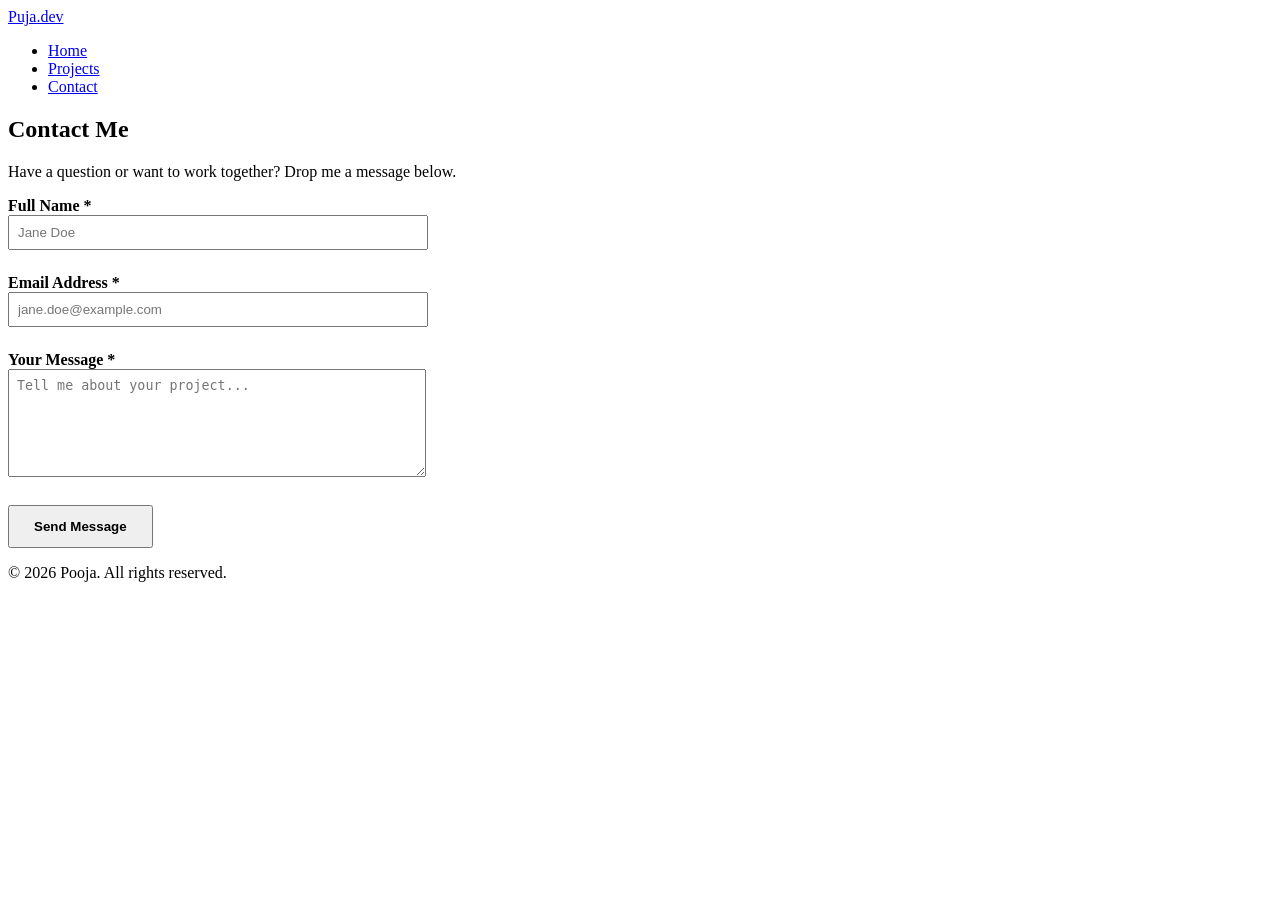
==== contact.html @ ee5cb34d "Add files via upload" ====
<!DOCTYPE html>
<html lang="en">
<head>
    <meta charset="UTF-8">
    <meta name="viewport" content="width=device-width, initial-scale=1.0">
    <meta name="description" content="Get in touch with Pooja. Use this accessible form to send a message regarding project collaborations or employment opportunities.">
    <title>Contact | Pooja's Portfolio</title>
</head>
<body>

    <a href="#main-content" style="position: absolute; left: -10000px; top: auto; width: 1px; height: 1px; overflow: hidden;">Skip to main content</a>

    <header role="banner">
        <div class="logo">
            <a href="index.html" aria-label="Pooja Portfolio Home">Puja.dev</a>
        </div>
        <nav aria-label="Main Navigation">
            <ul>
                <li><a href="index.html">Home</a></li>
                <li><a href="index.html#projects">Projects</a></li>
                <li><a href="contact.html" aria-current="page">Contact</a></li>
            </ul>
        </nav>
    </header>

    <main id="main-content">
        <section aria-labelledby="contact-heading">
            <h1 id="contact-heading">Contact Me</h1>
            <p>Have a question or want to work together? Drop me a message below.</p>

            <form action="#" method="POST" novalidate>
                
                <div class="form-group" style="margin-bottom: 1.5rem;">
                    <label style="display: block; font-weight: bold;" for="user-name">Full Name <span aria-hidden="true">*</span></label>
                    <input type="text" id="user-name" name="name" required aria-required="true" autocomplete="name" placeholder="Jane Doe" style="width: 100%; max-width: 400px; padding: 0.5rem;">
                </div>

                <div class="form-group" style="margin-bottom: 1.5rem;">
                    <label style="display: block; font-weight: bold;" for="user-email">Email Address <span aria-hidden="true">*</span></label>
                    <input type="email" id="user-email" name="email" required aria-required="true" autocomplete="email" placeholder="jane.doe@example.com" style="width: 100%; max-width: 400px; padding: 0.5rem;">
                </div>

                <div class="form-group" style="margin-bottom: 1.5rem;">
                    <label style="display: block; font-weight: bold;" for="user-message">Your Message <span aria-hidden="true">*</span></label>
                    <textarea id="user-message" name="message" rows="6" required aria-required="true" placeholder="Tell me about your project..." style="width: 100%; max-width: 400px; padding: 0.5rem;"></textarea>
                </div>

                <button type="submit" style="padding: 0.75rem 1.5rem; font-weight: bold; cursor: pointer;">Send Message</button>

            </form>
        </section>
    </main>

    <footer role="contentinfo">
        <p>&copy; 2026 Pooja. All rights reserved.</p>
    </footer>

</body>
</html>
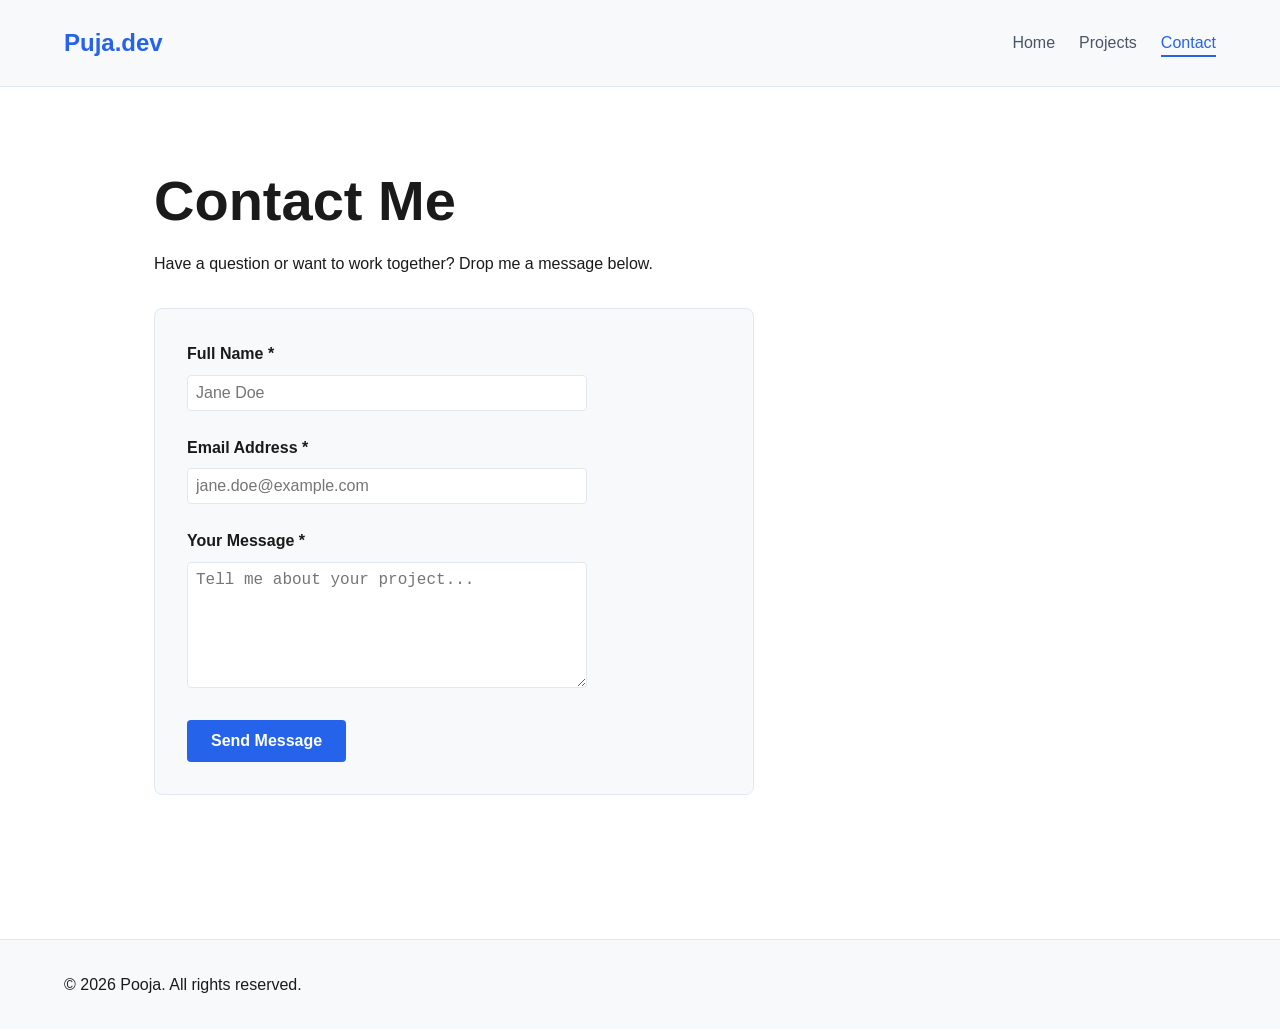
==== commit 6cb35e8a: "Update contact.html" ====
--- a/contact.html
+++ b/contact.html
@@ -1,6 +1,7 @@
 <!DOCTYPE html>
 <html lang="en">
 <head>
+    <link rel="stylesheet" href="style.css">
     <meta charset="UTF-8">
     <meta name="viewport" content="width=device-width, initial-scale=1.0">
     <meta name="description" content="Get in touch with Pooja. Use this accessible form to send a message regarding project collaborations or employment opportunities.">
@@ -56,4 +57,4 @@
     </footer>
 
 </body>
-</html>+</html>
--- a/style.css
+++ b/style.css
@@ -0,0 +1,256 @@
+/* ==========================================================================
+   1. DESIGN TOKENS (CSS Variables) & THEME MANAGEMENT
+   ========================================================================== */
+:root {
+    /* Light Mode Palette (Default) */
+    --bg-primary: #ffffff;
+    --bg-surface: #f8f9fa;
+    --text-primary: #1a1a1a;
+    --text-secondary: #4a5568;
+    --accent: #2563eb;
+    --accent-hover: #1d4ed8;
+    --border-color: #e2e8f0;
+    --focus-ring: #60a5fa;
+    --transition-speed: 0.3s;
+}
+
+@media (prefers-color-scheme: dark) {
+    :root {
+        /* Dark Mode Palette */
+        --bg-primary: #0f172a;
+        --bg-surface: #1e293b;
+        --text-primary: #f8fafc;
+        --text-secondary: #94a3b8;
+        --accent: #3b82f6;
+        --accent-hover: #60a5fa;
+        --border-color: #334155;
+    }
+}
+
+/* Base Reset & Accessibility Settings */
+*, *::before, *::after {
+    box-sizing: border-box;
+    margin: 0;
+    padding: 0;
+}
+
+html {
+    scroll-behavior: smooth;
+    font-family: -apple-system, BlinkMacSystemFont, "Segoe UI", Roboto, Helvetica, Arial, sans-serif;
+}
+
+body {
+    background-color: var(--bg-primary);
+    color: var(--text-primary);
+    line-height: 1.6;
+    transition: background-color var(--transition-speed), color var(--transition-speed);
+}
+
+/* Clear Visual Keyboard Focus Indicator */
+a:focus-visible, 
+button:focus-visible, 
+input:focus-visible, 
+textarea:focus-visible {
+    outline: 3px solid var(--focus-ring);
+    outline-offset: 2px;
+}
+
+/* ==========================================================================
+   2. COMPONENT ALIGNMENT (Flexbox)
+   ========================================================================== */
+header {
+    background-color: var(--bg-surface);
+    border-bottom: 1px solid var(--border-color);
+    padding: 1rem 5%;
+    
+    /* Flexbox Layout for Header Components */
+    display: flex;
+    flex-direction: column;
+    align-items: center;
+    gap: 1rem;
+}
+
+header .logo a {
+    font-size: 1.5rem;
+    font-weight: 800;
+    color: var(--accent);
+    text-decoration: none;
+}
+
+nav ul {
+    list-style: none;
+    display: flex;
+    gap: 1.5rem;
+}
+
+nav a {
+    color: var(--text-secondary);
+    text-decoration: none;
+    font-weight: 500;
+    padding: 0.25rem 0;
+    transition: color var(--transition-speed);
+}
+
+nav a:hover, nav a[aria-current="page"] {
+    color: var(--accent);
+    border-bottom: 2px solid var(--accent);
+}
+
+footer {
+    background-color: var(--bg-surface);
+    border-top: 1px solid var(--border-color);
+    padding: 2rem 5%;
+    margin-top: 4rem;
+    
+    /* Flexbox Layout for Footer Components */
+    display: flex;
+    flex-direction: column;
+    align-items: center;
+    gap: 1rem;
+    text-align: center;
+}
+
+footer ul {
+    list-style: none;
+    display: flex;
+    gap: 1rem;
+}
+
+footer svg {
+    fill: var(--text-secondary);
+    transition: fill var(--transition-speed);
+}
+
+footer a:hover svg {
+    fill: var(--accent);
+}
+
+/* ==========================================================================
+   3. MOBILE-FIRST BASE LAYOUT & FORM LAYOUT
+   ========================================================================== */
+main {
+    max-width: 1100px;
+    margin: 0 auto;
+    padding: 2rem 5%;
+}
+
+section {
+    padding: 3rem 0;
+}
+
+h1 {
+    font-size: 2.25rem;
+    margin-bottom: 1rem;
+    line-height: 1.2;
+}
+
+hr {
+    border: 0;
+    border-top: 1px solid var(--border-color);
+}
+
+/* Project Cards default Stacked layout for Mobile Devices */
+.project-grid {
+    display: flex;
+    flex-direction: column;
+    gap: 1.5rem;
+    margin-top: 2rem;
+}
+
+.project-card {
+    background-color: var(--bg-surface);
+    border: 1px solid var(--border-color);
+    border-radius: 8px;
+    padding: 1.5rem;
+    transition: transform var(--transition-speed);
+}
+
+.project-card:hover {
+    transform: translateY(-4px);
+}
+
+.project-card h3 {
+    margin-bottom: 0.75rem;
+}
+
+.project-card p {
+    color: var(--text-secondary);
+    margin-bottom: 1.25rem;
+}
+
+.project-card a {
+    color: var(--accent);
+    text-decoration: none;
+    font-weight: 600;
+}
+
+/* Accessible Accessible Form Elements styling */
+form {
+    background-color: var(--bg-surface);
+    border: 1px solid var(--border-color);
+    border-radius: 8px;
+    padding: 2rem;
+    margin-top: 2rem;
+    max-width: 600px;
+}
+
+.form-group label {
+    margin-bottom: 0.5rem;
+    color: var(--text-primary);
+}
+
+input, textarea {
+    background-color: var(--bg-primary);
+    color: var(--text-primary);
+    border: 1px solid var(--border-color);
+    border-radius: 4px;
+    font-size: 1rem;
+    transition: border-color var(--transition-speed);
+}
+
+input:hover, textarea:hover {
+    border-color: var(--text-secondary);
+}
+
+button[type="submit"] {
+    background-color: var(--accent);
+    color: #ffffff;
+    border: none;
+    border-radius: 4px;
+    font-size: 1rem;
+    transition: background-color var(--transition-speed);
+}
+
+button[type="submit"]:hover {
+    background-color: var(--accent-hover);
+}
+
+/* ==========================================================================
+   4. TWO-DIMENSIONAL PAGE LAYOUTS & RESPONSIVE DESIGN (Media Queries)
+   ========================================================================== */
+
+/* Tablet & Desktop Layout Transitions */
+@media (min-width: 768px) {
+    header {
+        flex-direction: row;
+        justify-content: space-between;
+        padding: 1.5rem 5%;
+    }
+
+    footer {
+        flex-direction: row;
+        justify-content: space-between;
+    }
+
+    h1 {
+        font-size: 3.5rem;
+        max-width: 80%;
+    }
+
+    /* CSS Grid Activated for Complex Multi-Column Layouts on Desktop */
+    .project-grid {
+        display: grid;
+        grid-template-columns: repeat(2, 1fr);
+        gap: 2rem;
+    }
+}
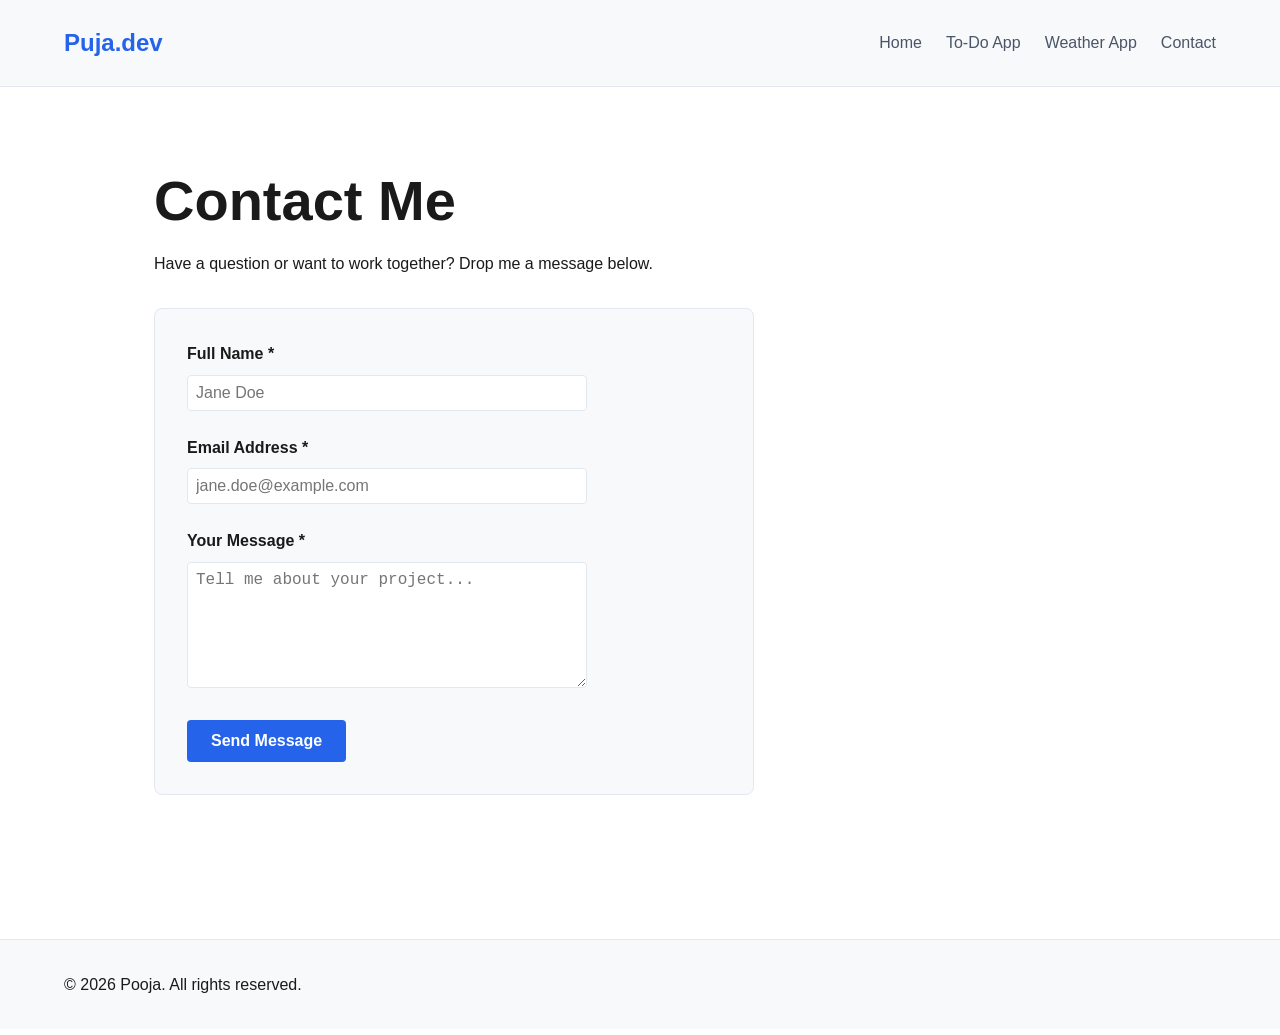
==== commit c6b09e61: "Update contact.html" ====
--- a/contact.html
+++ b/contact.html
@@ -15,13 +15,14 @@
         <div class="logo">
             <a href="index.html" aria-label="Pooja Portfolio Home">Puja.dev</a>
         </div>
-        <nav aria-label="Main Navigation">
-            <ul>
-                <li><a href="index.html">Home</a></li>
-                <li><a href="index.html#projects">Projects</a></li>
-                <li><a href="contact.html" aria-current="page">Contact</a></li>
-            </ul>
-        </nav>
+       <nav aria-label="Main Navigation">
+    <ul>
+        <li><a href="index.html">Home</a></li>
+        <li><a href="todo.html">To-Do App</a></li>
+        <li><a href="weather.html">Weather App</a></li>
+        <li><a href="contact.html">Contact</a></li>
+    </ul>
+</nav>
     </header>
 
     <main id="main-content">
